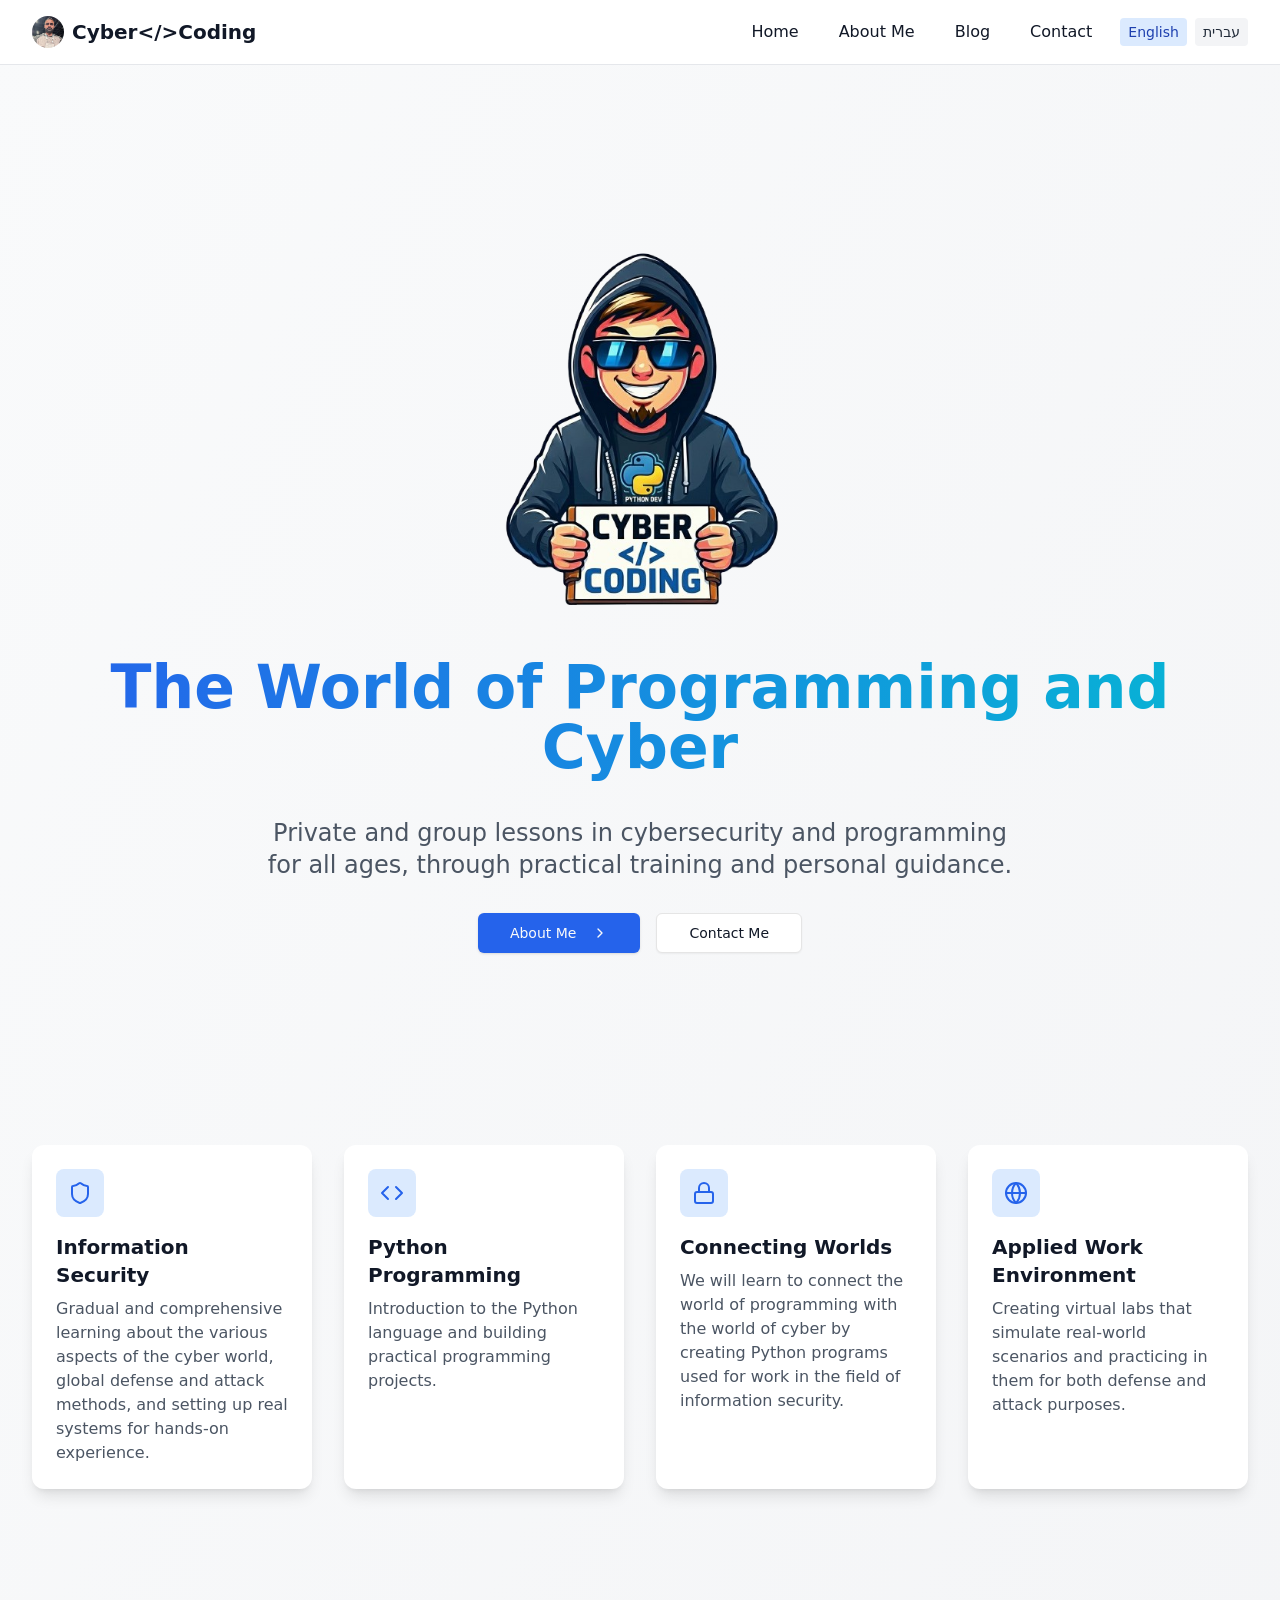
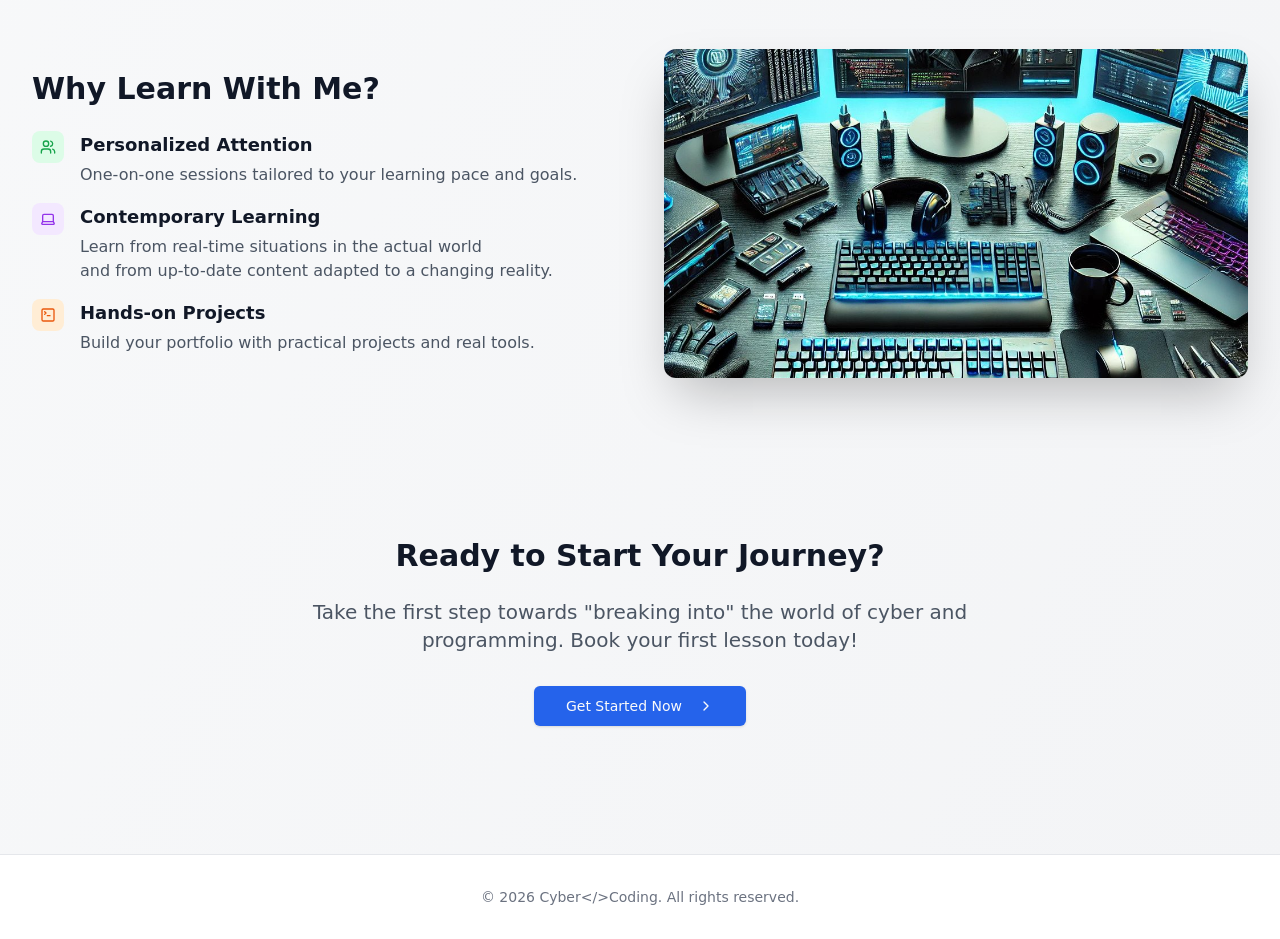
==== index.html @ e267674a "Migrate Cyber</>Coding site from Base44 to GitHub Pages Static HTML/CSS/JS copy of the original Base" ====
<!DOCTYPE html>
<html lang="en">
<head>
  <meta charset="utf-8">
  <meta name="viewport" content="width=device-width, initial-scale=1.0">
  <title>Cyber&lt;/&gt;Coding</title>
  <meta name="description" content="Private and group lessons in cybersecurity and programming for all ages, through practical training and personal guidance.">
  <meta name="theme-color" content="#2563eb">
  <link rel="icon" type="image/png" href="./assets/img/favicon.png">
  <link rel="apple-touch-icon" href="./assets/img/favicon.png">
  <link rel="stylesheet" href="./assets/css/tailwind.css">
  <link rel="stylesheet" href="./assets/css/site.css">
  <script>
    // Apply the saved language direction before first paint (avoids a flash of LTR in Hebrew).
    try { if (localStorage.getItem("language") === "he") { document.documentElement.dir = "rtl"; document.documentElement.lang = "he"; } } catch (e) {}
  </script>
</head>
<body data-page="Home" data-root="./">
  <div id="app"></div>
  <noscript>Please enable JavaScript to view this site.</noscript>
  <script src="./assets/js/app.js" defer></script>
</body>
</html>
---- assets/css/site.css ----
/* Custom styles from the original site (layout + home page) */
:root { --neon-blue: #00f3ff; }
.neon-text { color: var(--neon-blue); }
@keyframes pulse { 0%, 100% { opacity: 1; } 50% { opacity: .7; } }
.animate-pulse { animation: pulse 3s infinite; }

.glitch-container { position: relative; display: inline-block; }
.glitch-image {
  position: relative;
  animation: breathing 4s ease-in-out infinite, subtle-move 8s ease-in-out infinite;
  transform-origin: center bottom;
}
.glitch-container:hover .glitch-image {
  animation: breathing 2s ease-in-out infinite, head-tilt 3s ease-in-out infinite;
}
@keyframes breathing {
  0%, 100% { transform: scale(1) translateY(0); }
  50% { transform: scale(1.02) translateY(-5px); }
}
@keyframes head-tilt {
  0%, 100% { transform: rotate(0deg) translateX(0); }
  25% { transform: rotate(1deg) translateX(2px); }
  75% { transform: rotate(-1deg) translateX(-2px); }
}
@keyframes subtle-move {
  0%, 100% { transform: translateY(0) translateX(0); }
  25% { transform: translateY(-3px) translateX(2px); }
  50% { transform: translateY(-5px) translateX(0); }
  75% { transform: translateY(-3px) translateX(-2px); }
}
@keyframes blink { 0%, 90%, 100% { opacity: 1; } 95% { opacity: .3; } }

/* Avoid sideways scrolling on small phones */
html, body { overflow-x: hidden; }
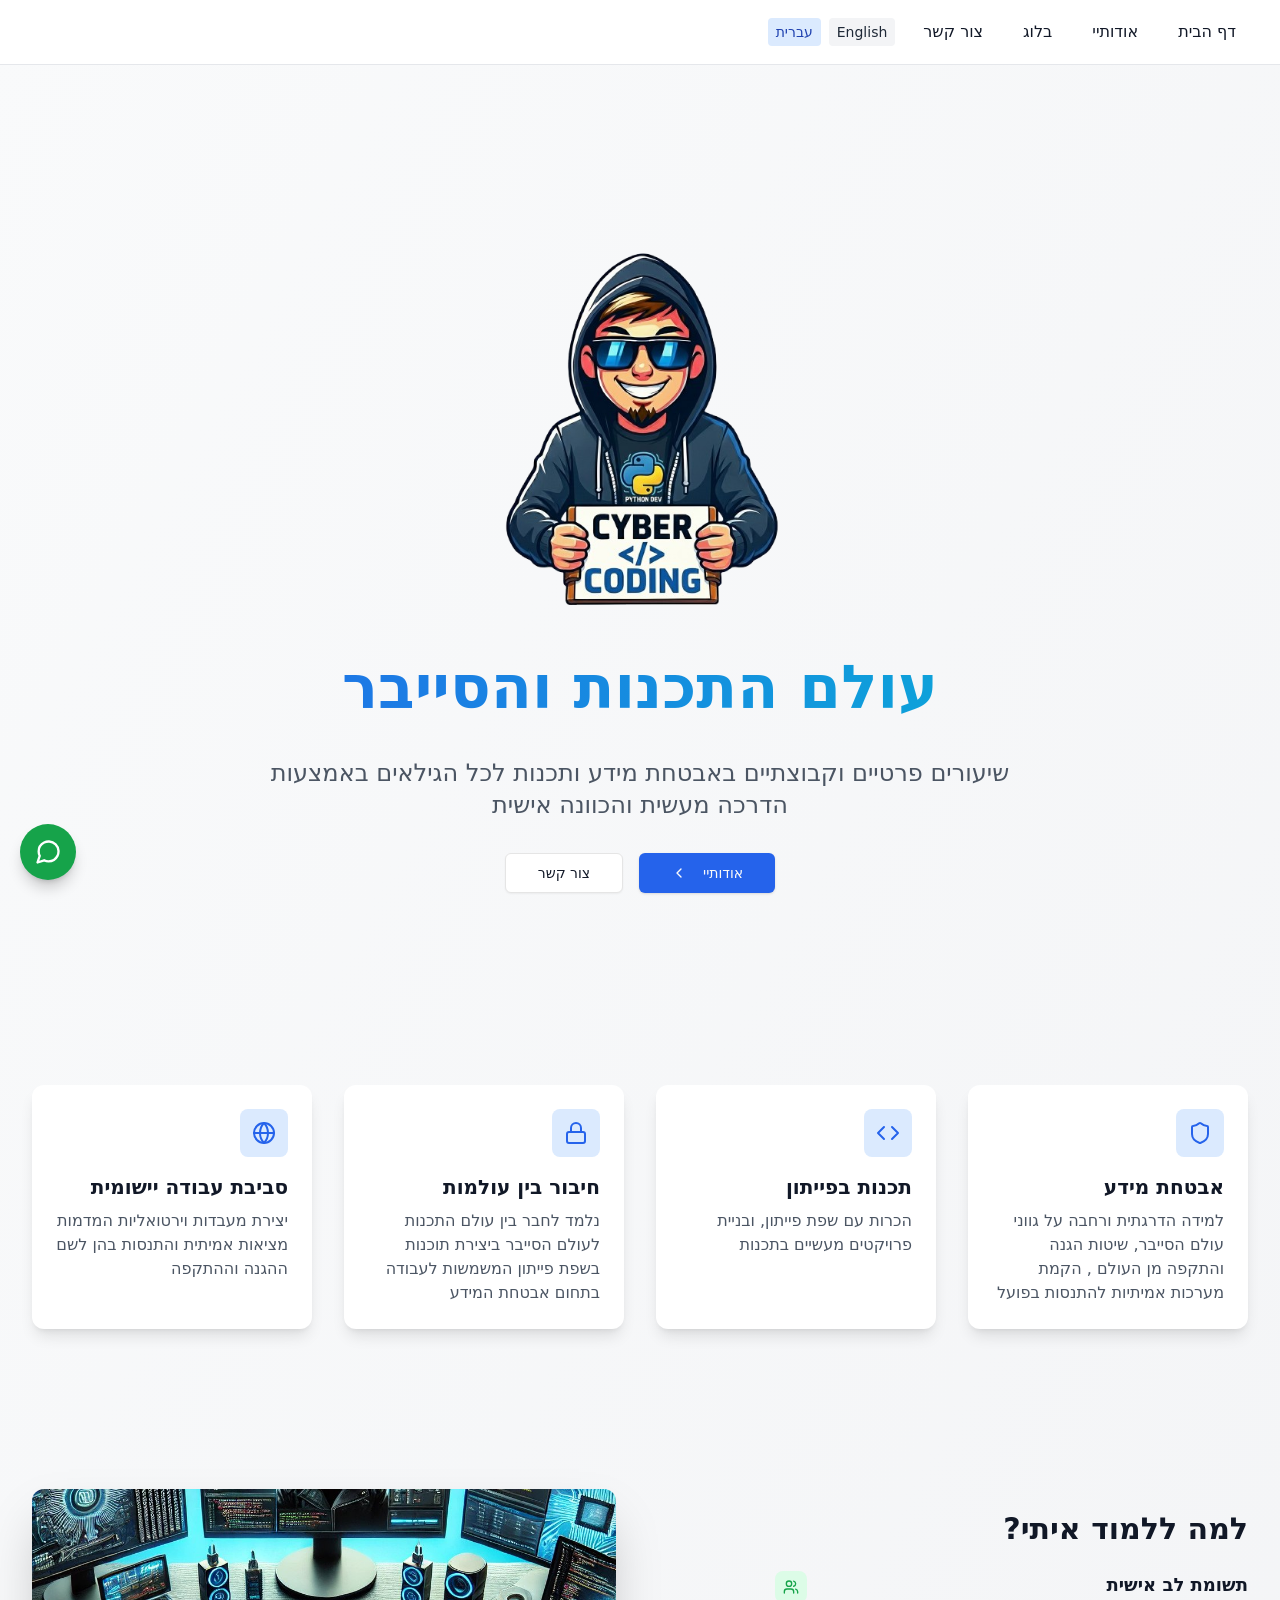
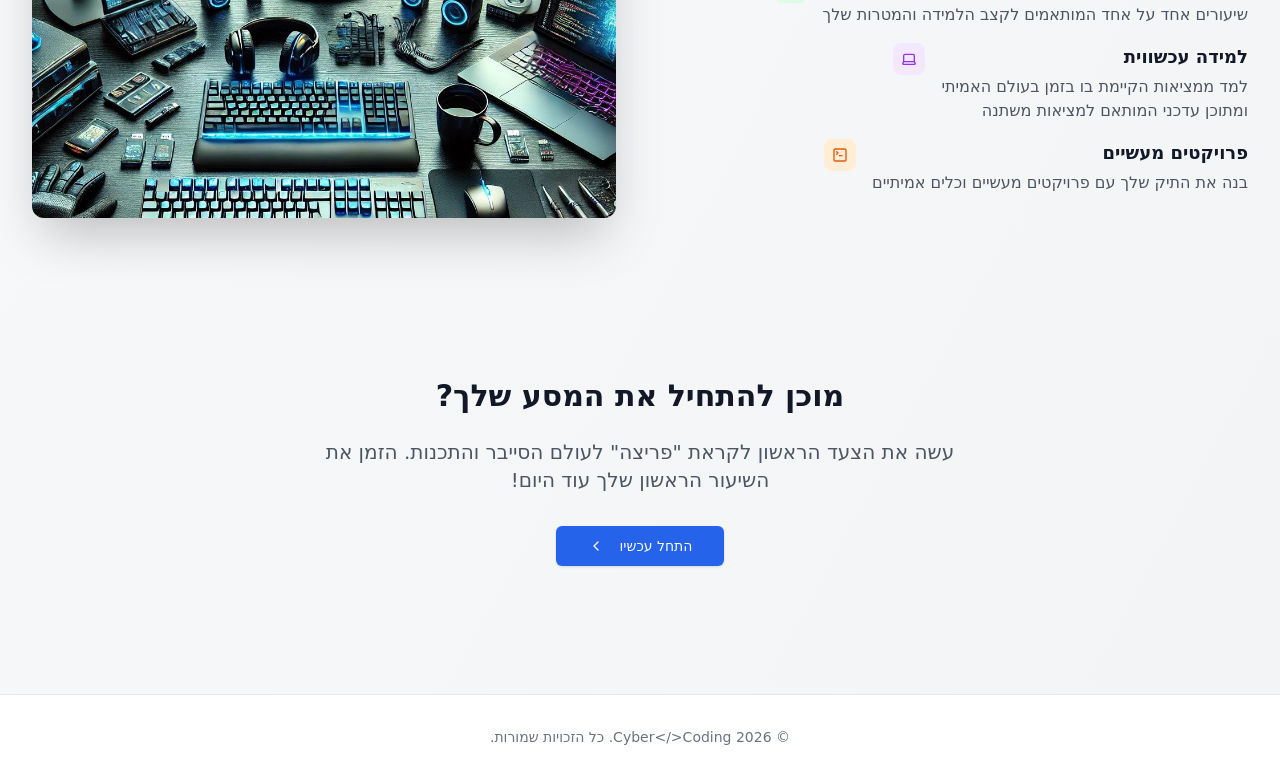
==== commit b2377812: "Default to Hebrew, add link previews and floating WhatsApp button - Hebrew is now the default langua" ====
--- a/index.html
+++ b/index.html
@@ -1,23 +1,39 @@
 <!DOCTYPE html>
-<html lang="en">
+<html lang="he" dir="rtl">
 <head>
   <meta charset="utf-8">
   <meta name="viewport" content="width=device-width, initial-scale=1.0">
-  <title>Cyber&lt;/&gt;Coding</title>
-  <meta name="description" content="Private and group lessons in cybersecurity and programming for all ages, through practical training and personal guidance.">
+  <title>Cyber&lt;/&gt;Coding | שיעורים פרטיים בסייבר ותכנות</title>
+  <meta name="description" content="שיעורים פרטיים וקבוצתיים באבטחת מידע ותכנות בפייתון לכל הגילאים, באמצעות הדרכה מעשית והכוונה אישית.">
+  <link rel="canonical" href="https://t-code-now.github.io/cyber_coding_webpage/">
   <meta name="theme-color" content="#2563eb">
+
+  <!-- Link previews (WhatsApp, Facebook, LinkedIn, X) -->
+  <meta property="og:type" content="website">
+  <meta property="og:site_name" content="Cyber&lt;/&gt;Coding">
+  <meta property="og:locale" content="he_IL">
+  <meta property="og:locale:alternate" content="en_US">
+  <meta property="og:title" content="Cyber&lt;/&gt;Coding | שיעורים פרטיים בסייבר ותכנות">
+  <meta property="og:description" content="שיעורים פרטיים וקבוצתיים באבטחת מידע ותכנות בפייתון לכל הגילאים, באמצעות הדרכה מעשית והכוונה אישית.">
+  <meta property="og:url" content="https://t-code-now.github.io/cyber_coding_webpage/">
+  <meta property="og:image" content="https://t-code-now.github.io/cyber_coding_webpage/assets/img/share.jpg">
+  <meta property="og:image:width" content="1200">
+  <meta property="og:image:height" content="630">
+  <meta property="og:image:alt" content="Cyber&lt;/&gt;Coding – עולם התכנות והסייבר">
+  <meta name="twitter:card" content="summary_large_image">
+
   <link rel="icon" type="image/png" href="./assets/img/favicon.png">
   <link rel="apple-touch-icon" href="./assets/img/favicon.png">
   <link rel="stylesheet" href="./assets/css/tailwind.css">
   <link rel="stylesheet" href="./assets/css/site.css">
   <script>
-    // Apply the saved language direction before first paint (avoids a flash of LTR in Hebrew).
-    try { if (localStorage.getItem("language") === "he") { document.documentElement.dir = "rtl"; document.documentElement.lang = "he"; } } catch (e) {}
+    // Hebrew is the default; switch direction before first paint if the visitor chose English.
+    try { if (localStorage.getItem("language") === "en") { document.documentElement.dir = "ltr"; document.documentElement.lang = "en"; } } catch (e) {}
   </script>
 </head>
 <body data-page="Home" data-root="./">
   <div id="app"></div>
-  <noscript>Please enable JavaScript to view this site.</noscript>
+  <noscript>יש להפעיל JavaScript כדי לצפות באתר. Please enable JavaScript to view this site.</noscript>
   <script src="./assets/js/app.js" defer></script>
 </body>
 </html>
--- a/assets/css/site.css
+++ b/assets/css/site.css
@@ -32,3 +32,25 @@
 
 /* Avoid sideways scrolling on small phones */
 html, body { overflow-x: hidden; }
+
+/* Floating WhatsApp button (inset-inline-end puts it on the right in English, left in Hebrew) */
+.whatsapp-float {
+  position: fixed;
+  bottom: 20px;
+  inset-inline-end: 20px;
+  z-index: 50;
+  width: 56px;
+  height: 56px;
+  border-radius: 9999px;
+  background: #16a34a; /* green-600, same as the WhatsApp button on the contact page */
+  color: #fff;
+  display: flex;
+  align-items: center;
+  justify-content: center;
+  box-shadow: 0 10px 15px -3px rgb(0 0 0 / .2), 0 4px 6px -4px rgb(0 0 0 / .2);
+  transition: transform .2s ease, background-color .2s ease;
+}
+.whatsapp-float:hover { background: #15803d; transform: scale(1.08); }
+.whatsapp-float:focus-visible { outline: 3px solid #93c5fd; outline-offset: 3px; }
+/* Keep the footer text clear of the button on phones */
+@media (max-width: 767px) { footer { padding-bottom: 64px; } }
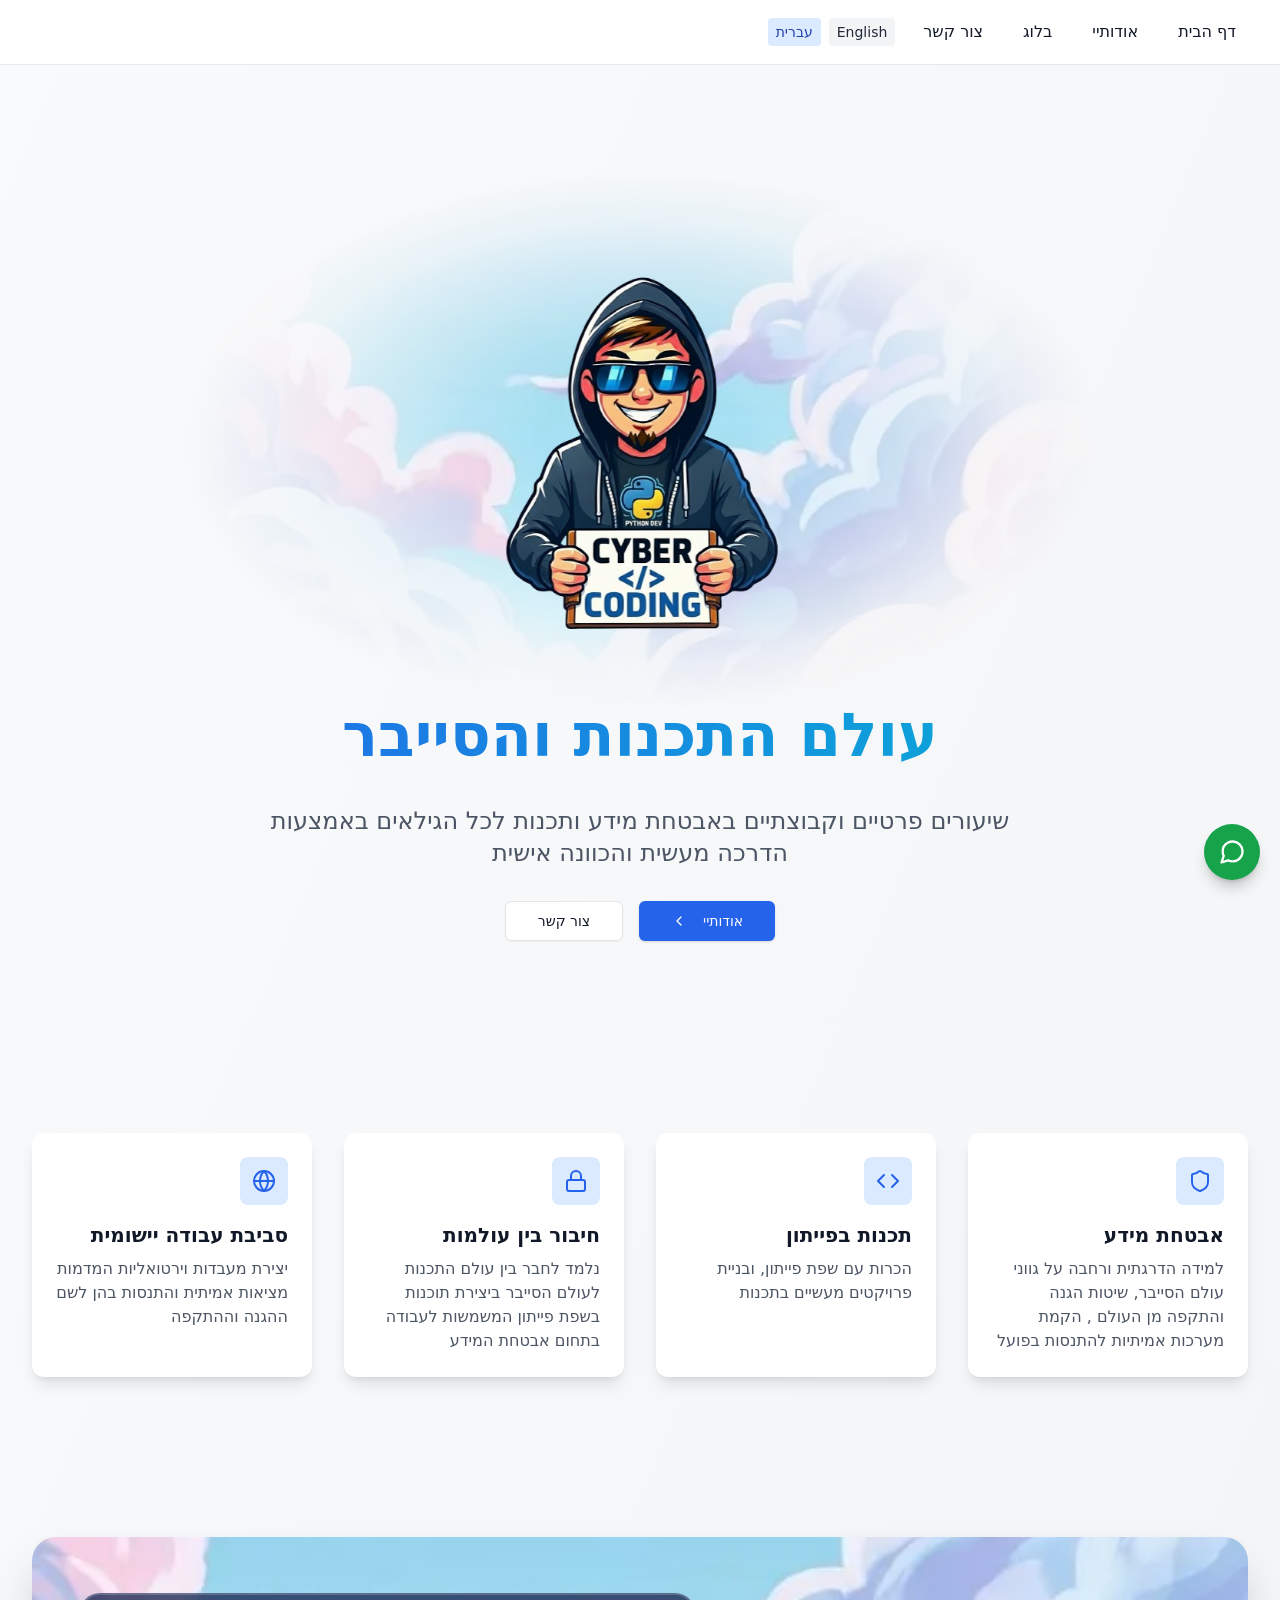
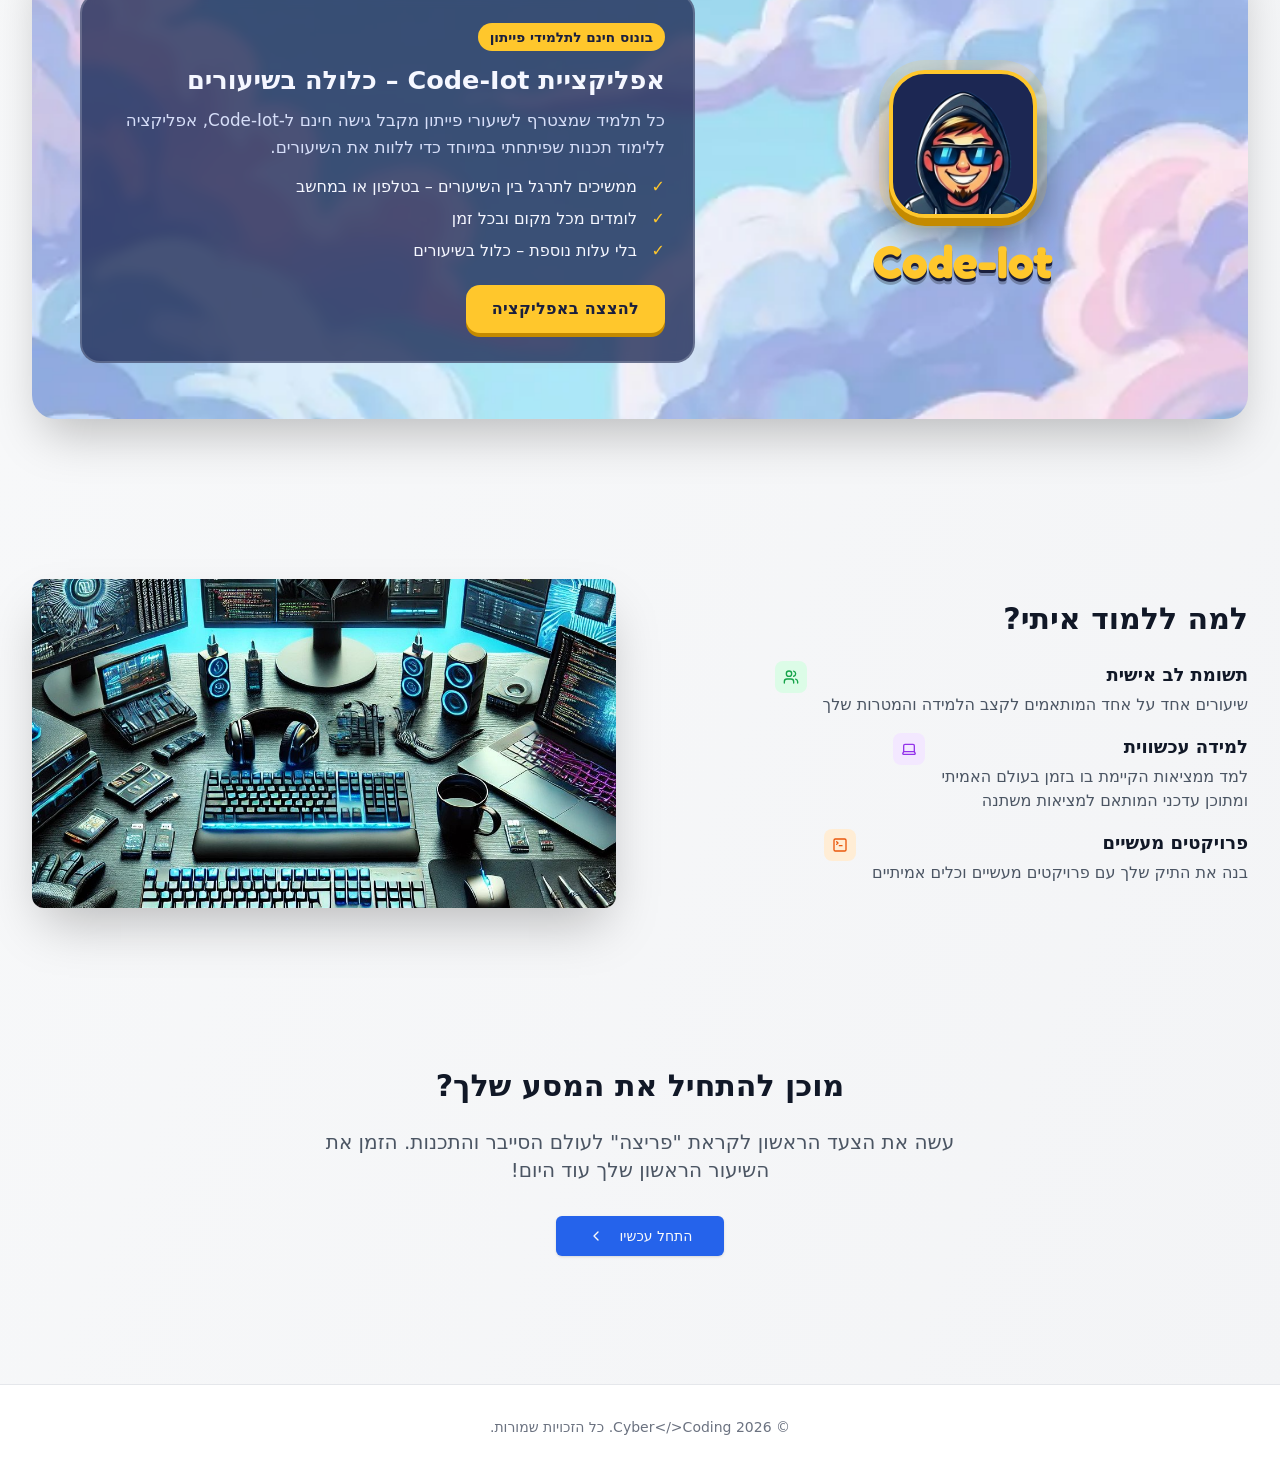
==== commit 4ee6839c: "Preview: Code-Iot clouds behind hero and app promo section Work in progress awaiting approval (not d" ====
--- a/index.html
+++ b/index.html
@@ -16,7 +16,7 @@
   <meta property="og:title" content="Cyber&lt;/&gt;Coding | שיעורים פרטיים בסייבר ותכנות">
   <meta property="og:description" content="שיעורים פרטיים וקבוצתיים באבטחת מידע ותכנות בפייתון לכל הגילאים, באמצעות הדרכה מעשית והכוונה אישית.">
   <meta property="og:url" content="https://t-code-now.github.io/cyber_coding_webpage/">
-  <meta property="og:image" content="https://t-code-now.github.io/cyber_coding_webpage/assets/img/share.jpg">
+  <meta property="og:image" content="https://t-code-now.github.io/cyber_coding_webpage/assets/img/og-image.jpg">
   <meta property="og:image:width" content="1200">
   <meta property="og:image:height" content="630">
   <meta property="og:image:alt" content="Cyber&lt;/&gt;Coding – עולם התכנות והסייבר">
@@ -24,6 +24,9 @@
 
   <link rel="icon" type="image/png" href="./assets/img/favicon.png">
   <link rel="apple-touch-icon" href="./assets/img/favicon.png">
+  <link rel="preconnect" href="https://fonts.googleapis.com">
+  <link rel="preconnect" href="https://fonts.gstatic.com" crossorigin>
+  <link rel="stylesheet" href="https://fonts.googleapis.com/css2?family=Fira+Code:wght@500&family=Fredoka:wght@700&display=swap">
   <link rel="stylesheet" href="./assets/css/tailwind.css">
   <link rel="stylesheet" href="./assets/css/site.css">
   <script>
--- a/assets/css/site.css
+++ b/assets/css/site.css
@@ -33,11 +33,11 @@
 /* Avoid sideways scrolling on small phones */
 html, body { overflow-x: hidden; }
 
-/* Floating WhatsApp button (inset-inline-end puts it on the right in English, left in Hebrew) */
+/* Floating WhatsApp button — always bottom-right, in both languages */
 .whatsapp-float {
   position: fixed;
   bottom: 20px;
-  inset-inline-end: 20px;
+  right: 20px;
   z-index: 50;
   width: 56px;
   height: 56px;
@@ -54,3 +54,89 @@
 .whatsapp-float:focus-visible { outline: 3px solid #93c5fd; outline-offset: 3px; }
 /* Keep the footer text clear of the button on phones */
 @media (max-width: 767px) { footer { padding-bottom: 64px; } }
+
+/* ===== Code-Iot look: painted clouds + drifting code words ===== */
+.code-word {
+  position: absolute; top: 100%; white-space: nowrap; direction: ltr;
+  font-family: "Fira Code", ui-monospace, SFMono-Regular, Menlo, monospace; font-weight: 500;
+  color: #24306e; opacity: 0; filter: blur(.6px); text-shadow: 0 0 6px rgba(255, 255, 255, .55);
+  animation: codeRise var(--float-duration, 20s) linear infinite;
+  will-change: transform, opacity;
+}
+@keyframes codeRise {
+  0%   { transform: translateY(0) translateX(0); opacity: 0; }
+  10%  { opacity: .5; }
+  85%  { opacity: .5; }
+  100% { transform: translateY(-760px) translateX(var(--drift, 0)); opacity: 0; }
+}
+@media (prefers-reduced-motion: reduce) {
+  .code-word { animation: none; opacity: .35; top: auto; bottom: calc(var(--y, 30) * 1%); }
+}
+
+/* Hero: clouds behind the character */
+.hero-sky { position: relative; padding: 24px 0; }
+.hero-sky-content { position: relative; z-index: 1; }
+.hero-sky-bg {
+  position: absolute; top: -70px; bottom: -40px; left: 50%; transform: translateX(-50%);
+  width: 100%; overflow: hidden; pointer-events: none;
+  background: #8fb4e6 url("../img/clouds.webp") center / cover no-repeat;
+  /* Long, gradual fade that reaches full transparency before every edge,
+     so the sky melts into the page with no visible border or cut. */
+  -webkit-mask-image: var(--sky-mask); mask-image: var(--sky-mask);
+}
+/* Variant "soft": a gentle patch of sky around the character */
+.hero-sky.soft .hero-sky-bg {
+  width: min(920px, 100%);
+  --sky-mask: radial-gradient(ellipse 50% 50% at 50% 50%,
+    #000 0%, #000 22%, rgba(0,0,0,.8) 40%, rgba(0,0,0,.45) 62%, rgba(0,0,0,.15) 82%, transparent 100%);
+}
+/* Variant "wide": more sky, spreading across the whole width */
+.hero-sky.wide .hero-sky-bg {
+  --sky-mask: radial-gradient(ellipse 50% 50% at 50% 50%,
+    #000 0%, #000 38%, rgba(0,0,0,.8) 55%, rgba(0,0,0,.45) 72%, rgba(0,0,0,.15) 88%, transparent 100%);
+}
+
+/* App promo section */
+.app-promo {
+  position: relative; overflow: hidden; border-radius: 24px;
+  background: #8fb4e6 url("../img/clouds.webp") center / cover no-repeat;
+  box-shadow: 0 25px 50px -12px rgb(0 0 0 / .25);
+}
+.app-promo-bg { position: absolute; inset: 0; overflow: hidden; pointer-events: none; }
+.app-promo-inner {
+  position: relative; z-index: 1; display: grid; gap: 32px; align-items: center;
+  padding: 40px 24px;
+}
+@media (min-width: 768px) { .app-promo-inner { grid-template-columns: 1fr 1.3fr; padding: 56px 48px; } }
+.app-promo-brand { text-align: center; }
+.app-logo-mark {
+  width: 148px; height: 148px; margin: 0 auto 18px; border-radius: 36px; overflow: hidden;
+  background: #1c2753; border: 4px solid #ffc72c;
+  box-shadow: 0 8px 0 #c48a00, 0 0 0 10px rgba(255, 199, 44, .15), 0 18px 40px rgba(5, 10, 30, .5);
+}
+.app-logo-mark img { width: 100%; height: 100%; object-fit: cover; display: block; }
+.app-logo-title {
+  font-family: "Fredoka", "Rubik", system-ui, sans-serif; font-weight: 700; font-size: 46px; line-height: 1.1;
+  color: #ffc72c; text-shadow: 0 3px 0 #1a1f3d, 0 6px 0 rgba(0, 0, 0, .25); direction: ltr;
+}
+.app-promo-card {
+  background: rgba(28, 39, 83, .78); color: #f5f7ff; border: 2px solid rgba(255, 255, 255, .18);
+  border-radius: 20px; padding: 28px; backdrop-filter: blur(6px); -webkit-backdrop-filter: blur(6px);
+}
+.app-badge {
+  display: inline-block; background: #ffc72c; color: #1a1f3d; font-weight: 800; font-size: .85rem;
+  padding: 4px 12px; border-radius: 9999px; margin-bottom: 14px;
+}
+.app-promo-title { font-size: 1.6rem; font-weight: 800; line-height: 1.25; margin-bottom: 10px; }
+.app-promo-desc { color: #d6def8; font-size: 1.05rem; line-height: 1.6; margin-bottom: 14px; }
+.app-promo-list { list-style: none; padding: 0; margin: 0 0 22px; }
+.app-promo-list li { position: relative; padding-inline-start: 28px; margin-bottom: 8px; color: #f5f7ff; }
+.app-promo-list li::before {
+  content: "✓"; position: absolute; inset-inline-start: 0; top: 0; color: #ffc72c; font-weight: 900;
+}
+.app-cta {
+  display: inline-block; background: #ffc72c; color: #1a1f3d; font-weight: 800; letter-spacing: .02em;
+  padding: 12px 26px; border-radius: 14px; box-shadow: 0 4px 0 #c48a00; transition: transform .15s ease, box-shadow .15s ease;
+}
+.app-cta:hover { transform: translateY(1px); box-shadow: 0 3px 0 #c48a00; }
+.app-cta:active { transform: translateY(4px); box-shadow: 0 0 0 #c48a00; }
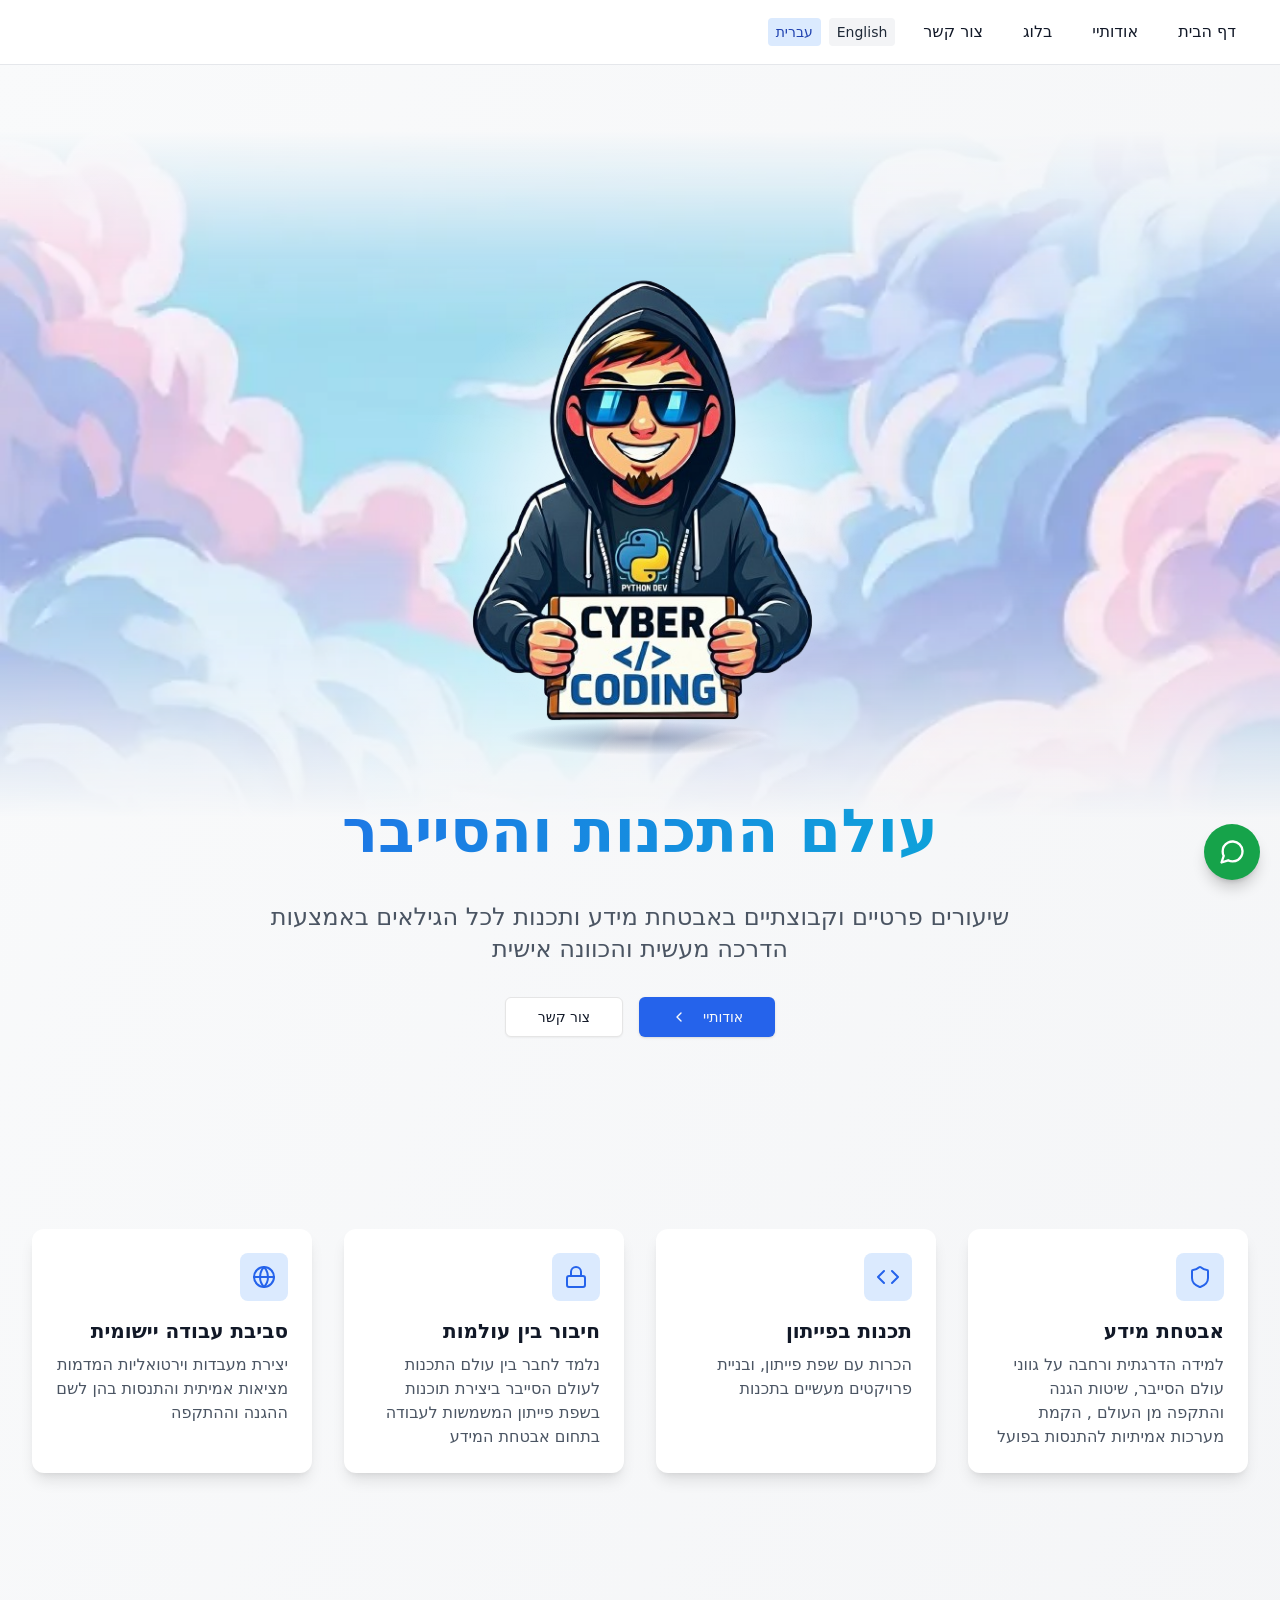
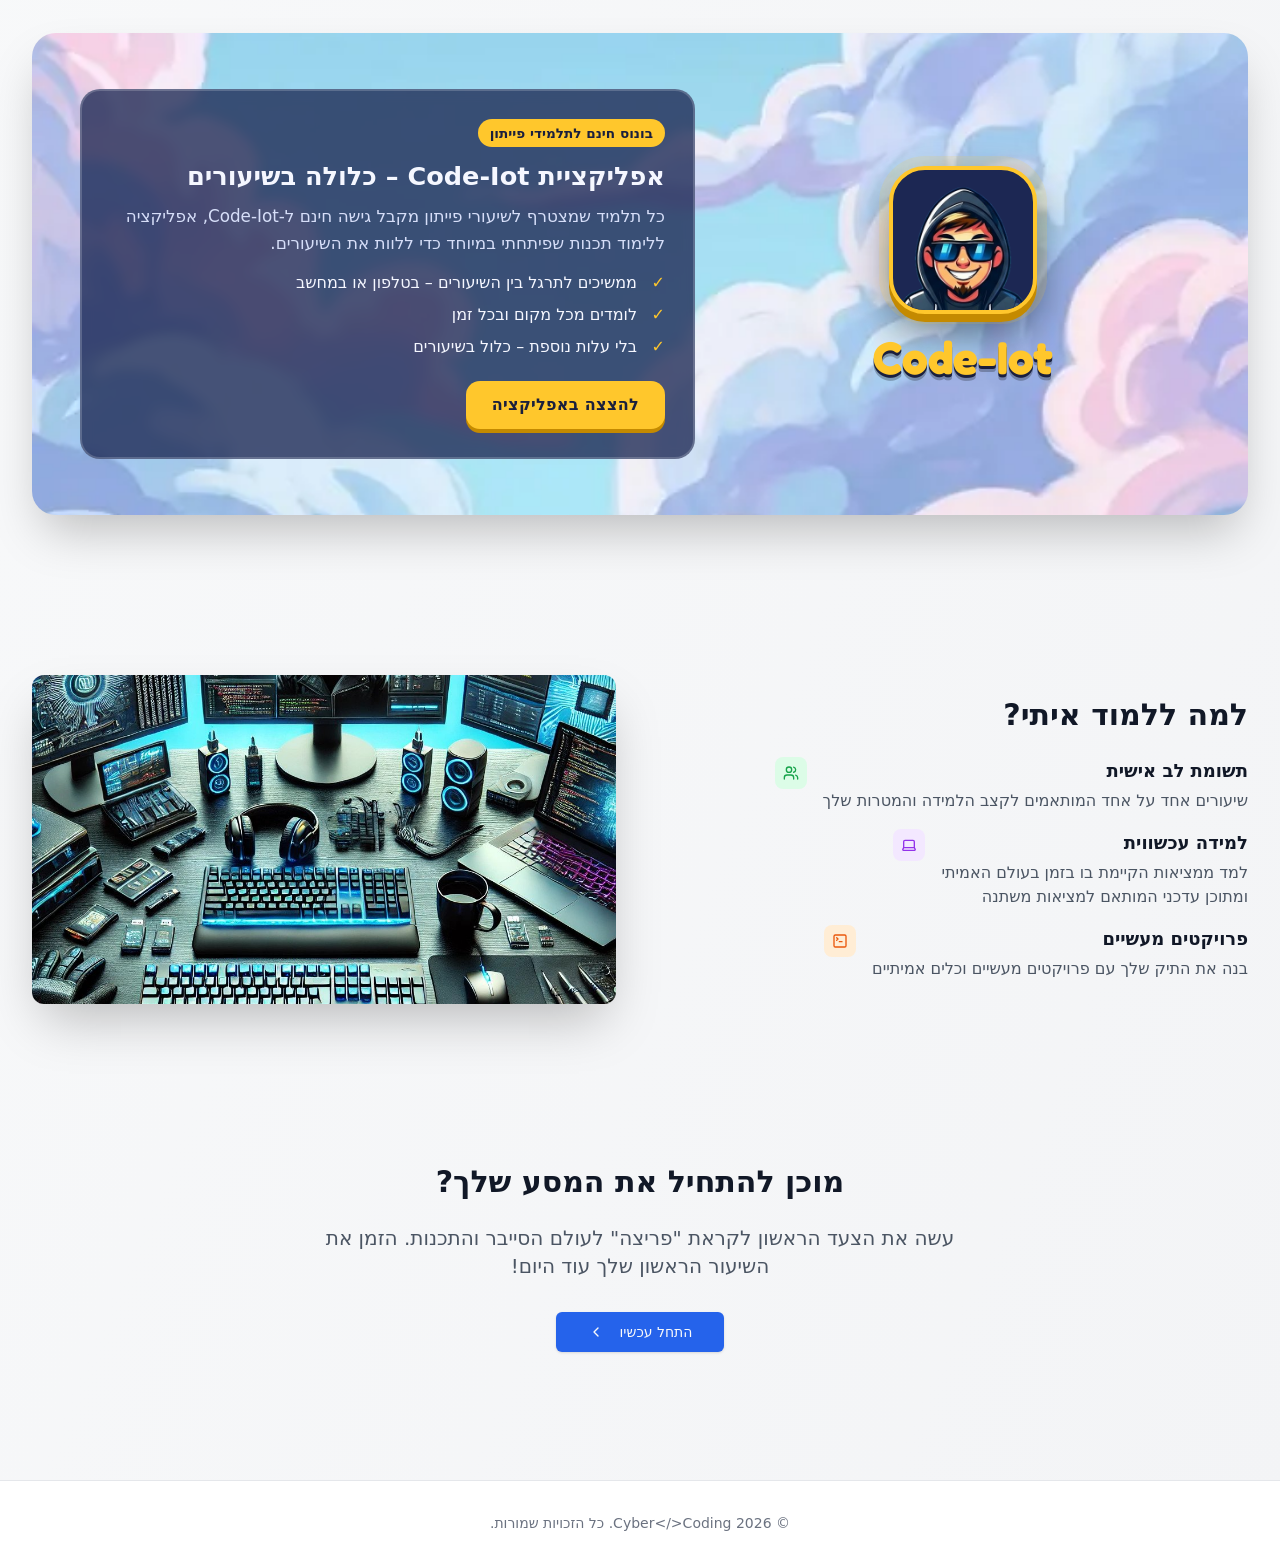
==== commit ee87996f: "Move site to cybercodingil.github.io Point canonical, og:url and og:image to the new address, and se" ====
--- a/index.html
+++ b/index.html
@@ -5,7 +5,7 @@
   <meta name="viewport" content="width=device-width, initial-scale=1.0">
   <title>Cyber&lt;/&gt;Coding | שיעורים פרטיים בסייבר ותכנות</title>
   <meta name="description" content="שיעורים פרטיים וקבוצתיים באבטחת מידע ותכנות בפייתון לכל הגילאים, באמצעות הדרכה מעשית והכוונה אישית.">
-  <link rel="canonical" href="https://t-code-now.github.io/cyber_coding_webpage/">
+  <link rel="canonical" href="https://cybercodingil.github.io/">
   <meta name="theme-color" content="#2563eb">
 
   <!-- Link previews (WhatsApp, Facebook, LinkedIn, X) -->
@@ -15,8 +15,8 @@
   <meta property="og:locale:alternate" content="en_US">
   <meta property="og:title" content="Cyber&lt;/&gt;Coding | שיעורים פרטיים בסייבר ותכנות">
   <meta property="og:description" content="שיעורים פרטיים וקבוצתיים באבטחת מידע ותכנות בפייתון לכל הגילאים, באמצעות הדרכה מעשית והכוונה אישית.">
-  <meta property="og:url" content="https://t-code-now.github.io/cyber_coding_webpage/">
-  <meta property="og:image" content="https://t-code-now.github.io/cyber_coding_webpage/assets/img/og-image.jpg">
+  <meta property="og:url" content="https://cybercodingil.github.io/">
+  <meta property="og:image" content="https://cybercodingil.github.io/assets/img/og-image.jpg">
   <meta property="og:image:width" content="1200">
   <meta property="og:image:height" content="630">
   <meta property="og:image:alt" content="Cyber&lt;/&gt;Coding – עולם התכנות והסייבר">
--- a/assets/css/site.css
+++ b/assets/css/site.css
@@ -140,3 +140,54 @@
 }
 .app-cta:hover { transform: translateY(1px); box-shadow: 0 3px 0 #c48a00; }
 .app-cta:active { transform: translateY(4px); box-shadow: 0 0 0 #c48a00; }
+
+/* Variant "full": sky across the whole screen width, fading only at the top and bottom */
+.hero-sky.full .hero-sky-bg {
+  width: 100vw; top: -110px; bottom: -50px;
+  --sky-mask: linear-gradient(to bottom,
+    transparent 0%, rgba(0,0,0,.25) 8%, rgba(0,0,0,.7) 18%, #000 30%,
+    #000 62%, rgba(0,0,0,.7) 76%, rgba(0,0,0,.25) 90%, transparent 100%);
+}
+/* The hero section normally clips its content; let the full-width sky reach the screen edges */
+.hero-section:has(.hero-sky.full) { overflow: visible; }
+
+/* Hero character: a bit larger on wide screens, so it fills the full-width sky */
+@media (min-width: 1024px) {
+  .hero-sky.full .glitch-image { width: 30rem; height: 30rem; }
+}
+/* Option B: soft light glow behind the character + faint shadow beneath it */
+.hero-sky.glow .glitch-container::before {
+  content: ""; position: absolute; inset: 6% 2% 4%; z-index: -1; border-radius: 50%;
+  background: radial-gradient(closest-side, rgba(255,255,255,.95), rgba(255,255,255,.6) 50%, rgba(255,255,255,0));
+  filter: blur(6px);
+}
+.hero-sky.glow .glitch-container::after {
+  content: ""; position: absolute; left: 22%; right: 22%; bottom: -2%; height: 7%; z-index: -1; border-radius: 50%;
+  background: radial-gradient(closest-side, rgba(20,40,90,.35), rgba(20,40,90,0));
+}
+.hero-sky.glow .glitch-container { isolation: isolate; }
+/* Phones and tablets: fewer lanes of code words so they have room and never overlap */
+@media (max-width: 1023px) { .code-word.lane-extra { display: none; } }
+
+/* ===== Blog article page ===== */
+.article { padding: 28px 22px; }
+@media (min-width: 768px) { .article { padding: 44px 52px; } }
+.article-title { font-size: 1.75rem; line-height: 1.25; font-weight: 800; margin-bottom: 12px; }
+@media (min-width: 768px) { .article-title { font-size: 2.25rem; } }
+.article-lead { font-size: 1.15rem; line-height: 1.7; color: #4b5563; margin-bottom: 28px; padding-bottom: 24px; border-bottom: 1px solid #e5e7eb; }
+.article-body { font-size: 1.075rem; line-height: 1.85; color: #1f2937; }
+.article-body h2 { font-size: 1.35rem; font-weight: 700; margin: 32px 0 10px; color: #111827; }
+.article-body p { margin-bottom: 16px; }
+.article-body ul, .article-body ol { margin: 0 0 18px; padding-inline-start: 1.4em; }
+.article-body ul { list-style: disc; }
+.article-body ol { list-style: decimal; }
+.article-body li { margin-bottom: 10px; padding-inline-start: 4px; }
+.article-body li::marker { color: #2563eb; font-weight: 700; }
+.article-tip {
+  margin: 22px 0; padding: 16px 18px; border-radius: 12px;
+  background: #eff6ff; border-inline-start: 4px solid #2563eb; color: #1e3a8a;
+}
+.article-cta {
+  margin-top: 28px; padding: 28px 22px; border-radius: 16px; text-align: center;
+  background: linear-gradient(135deg, #eff6ff, #ecfeff); border: 1px solid #dbeafe;
+}
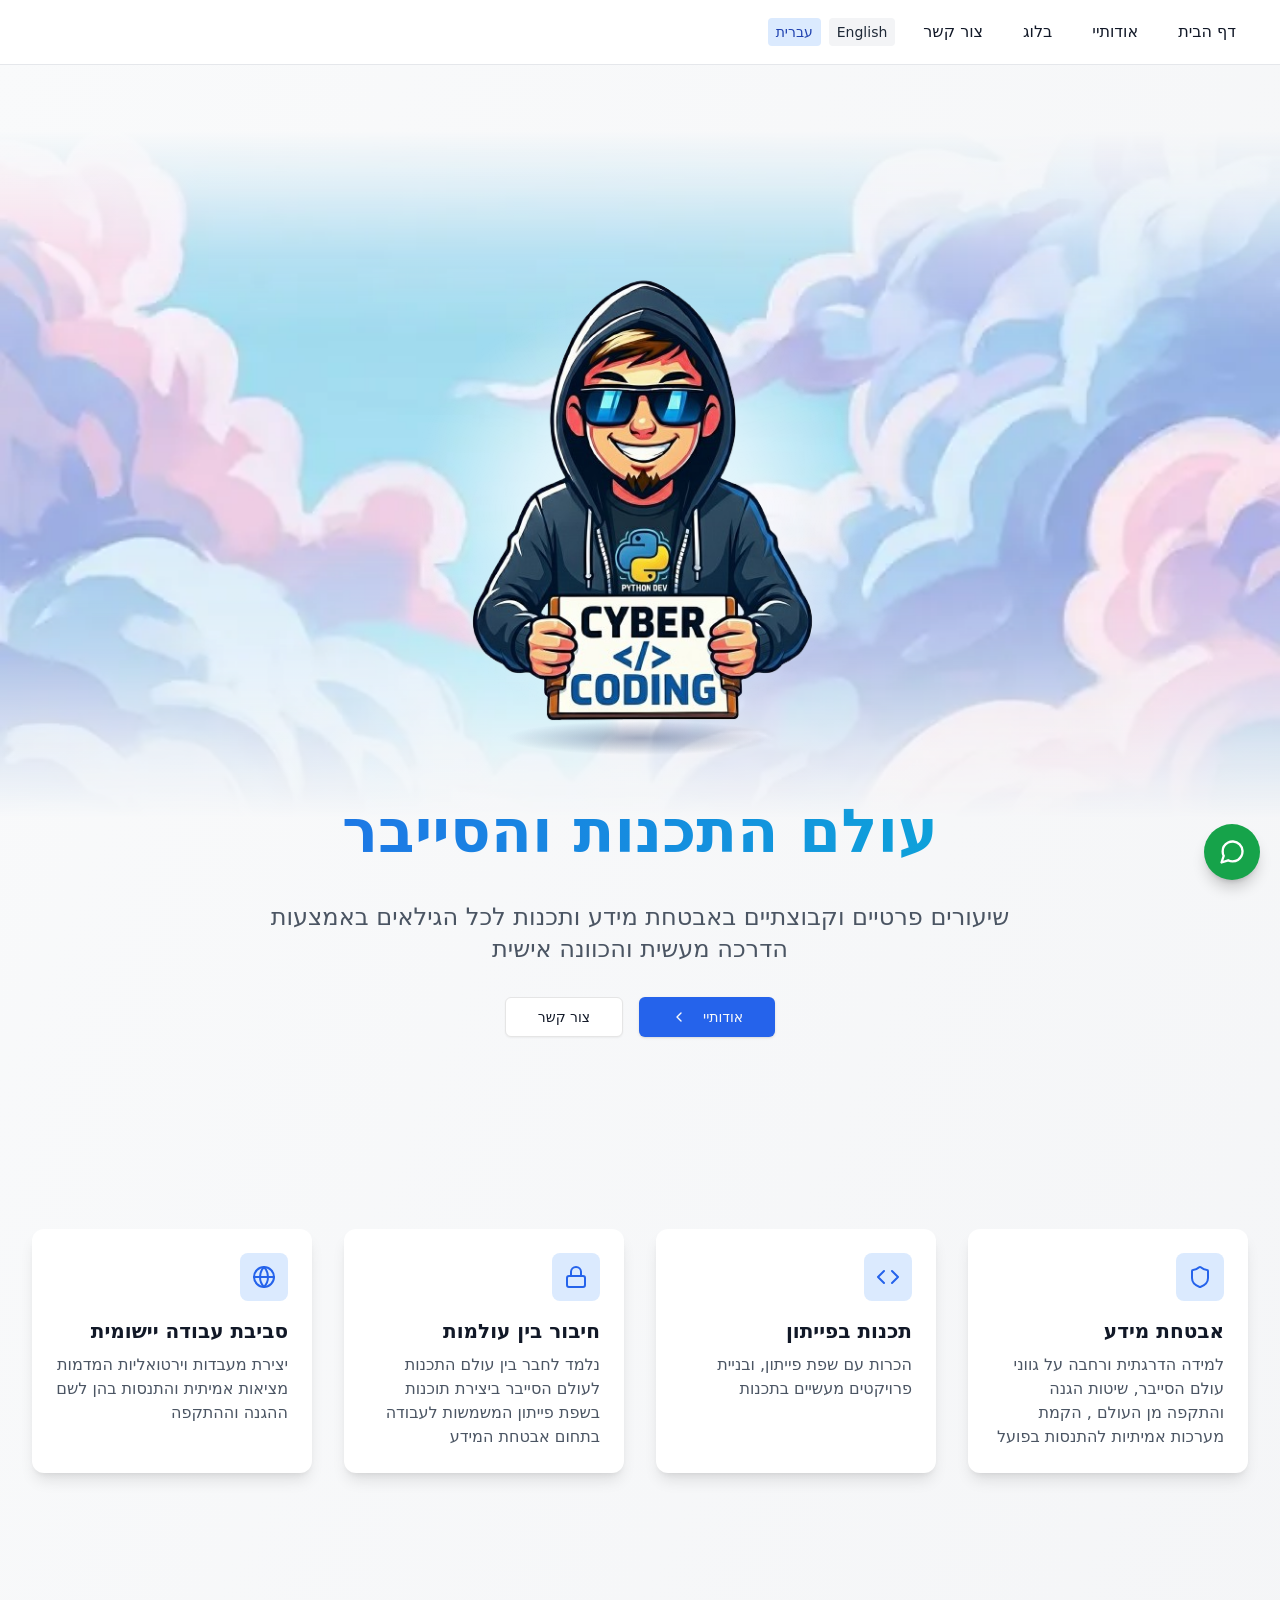
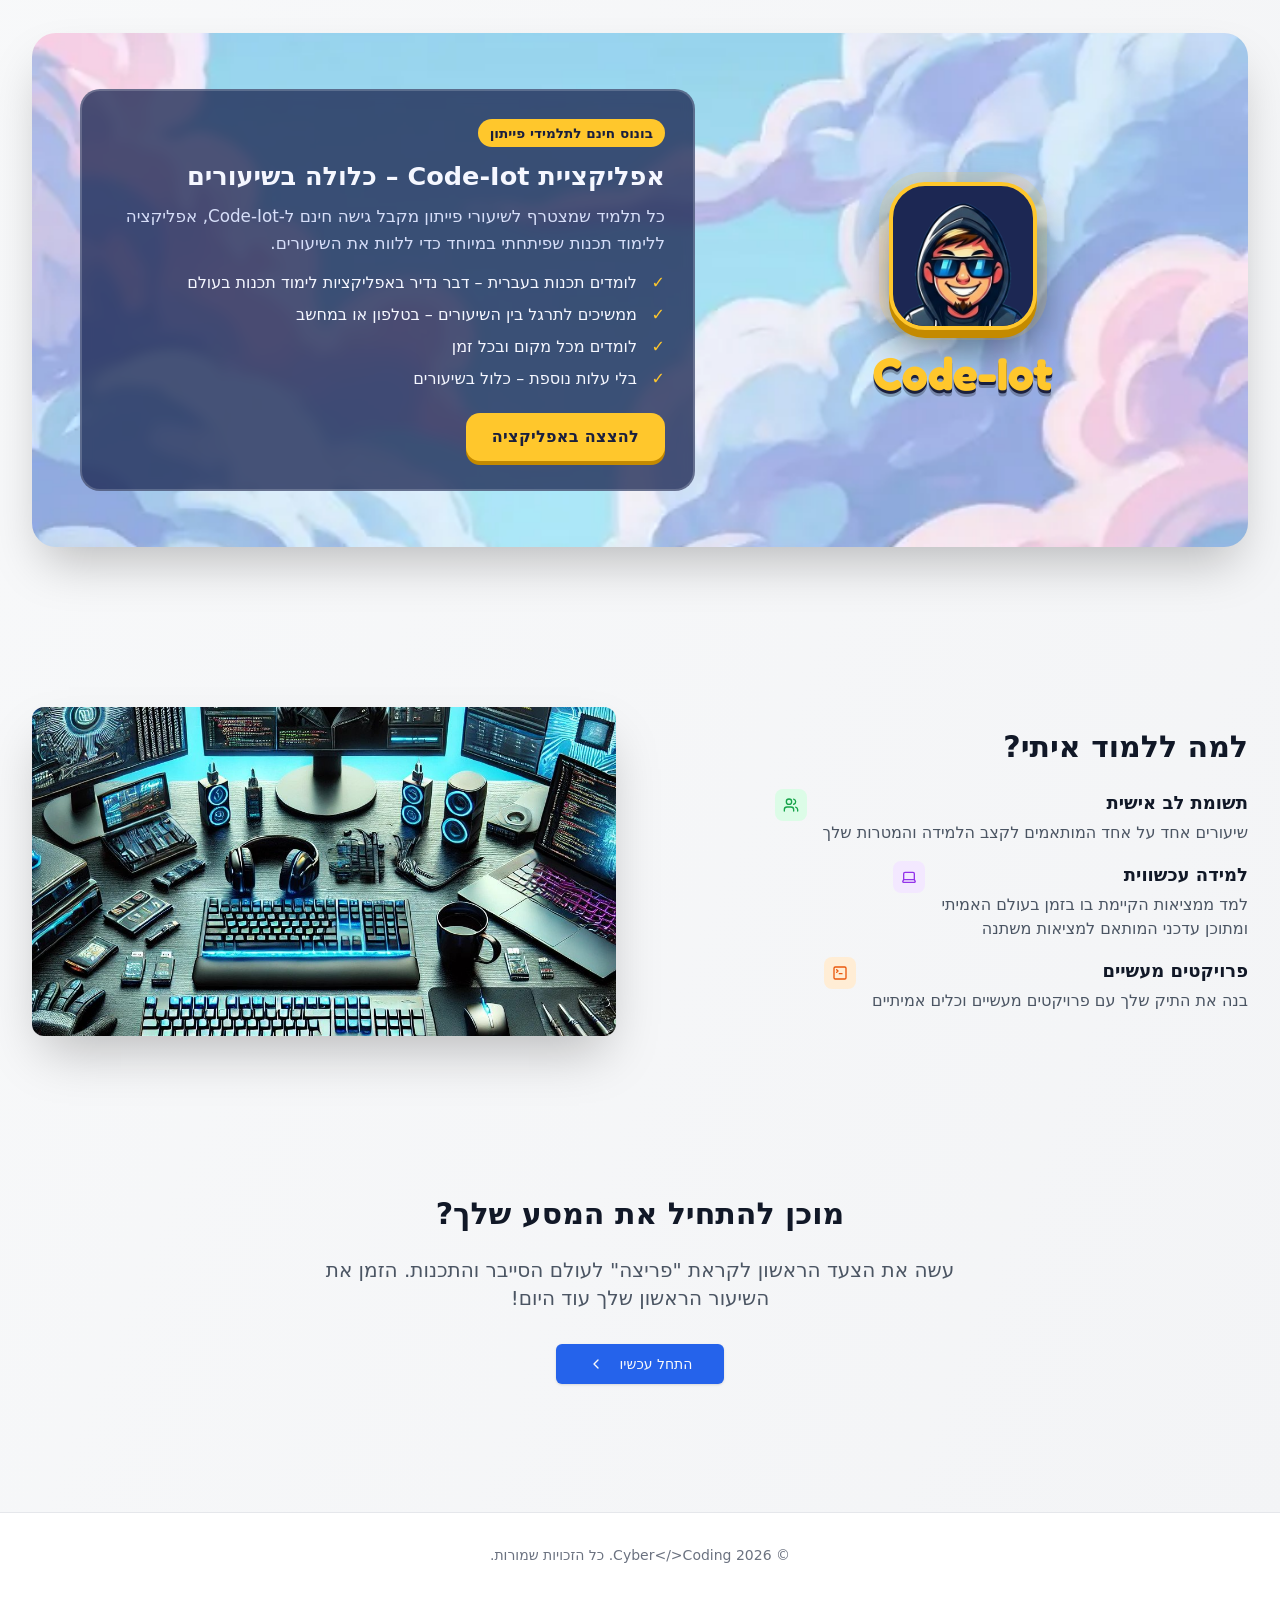
==== commit e9af84cc: "Add Umami analytics with click tracking Cookie-free Umami Cloud script on every page (counts only on" ====
--- a/index.html
+++ b/index.html
@@ -29,6 +29,8 @@
   <link rel="stylesheet" href="https://fonts.googleapis.com/css2?family=Fira+Code:wght@500&family=Fredoka:wght@700&display=swap">
   <link rel="stylesheet" href="./assets/css/tailwind.css">
   <link rel="stylesheet" href="./assets/css/site.css">
+  <!-- Umami analytics: cookie-free visit and click statistics. Counts only on the live domain. -->
+  <script defer src="https://cloud.umami.is/script.js" data-website-id="6c8427b1-e355-451a-9a4e-f69b61891366" data-domains="cybercodingil.github.io"></script>
   <script>
     // Hebrew is the default; switch direction before first paint if the visitor chose English.
     try { if (localStorage.getItem("language") === "en") { document.documentElement.dir = "ltr"; document.documentElement.lang = "en"; } } catch (e) {}
